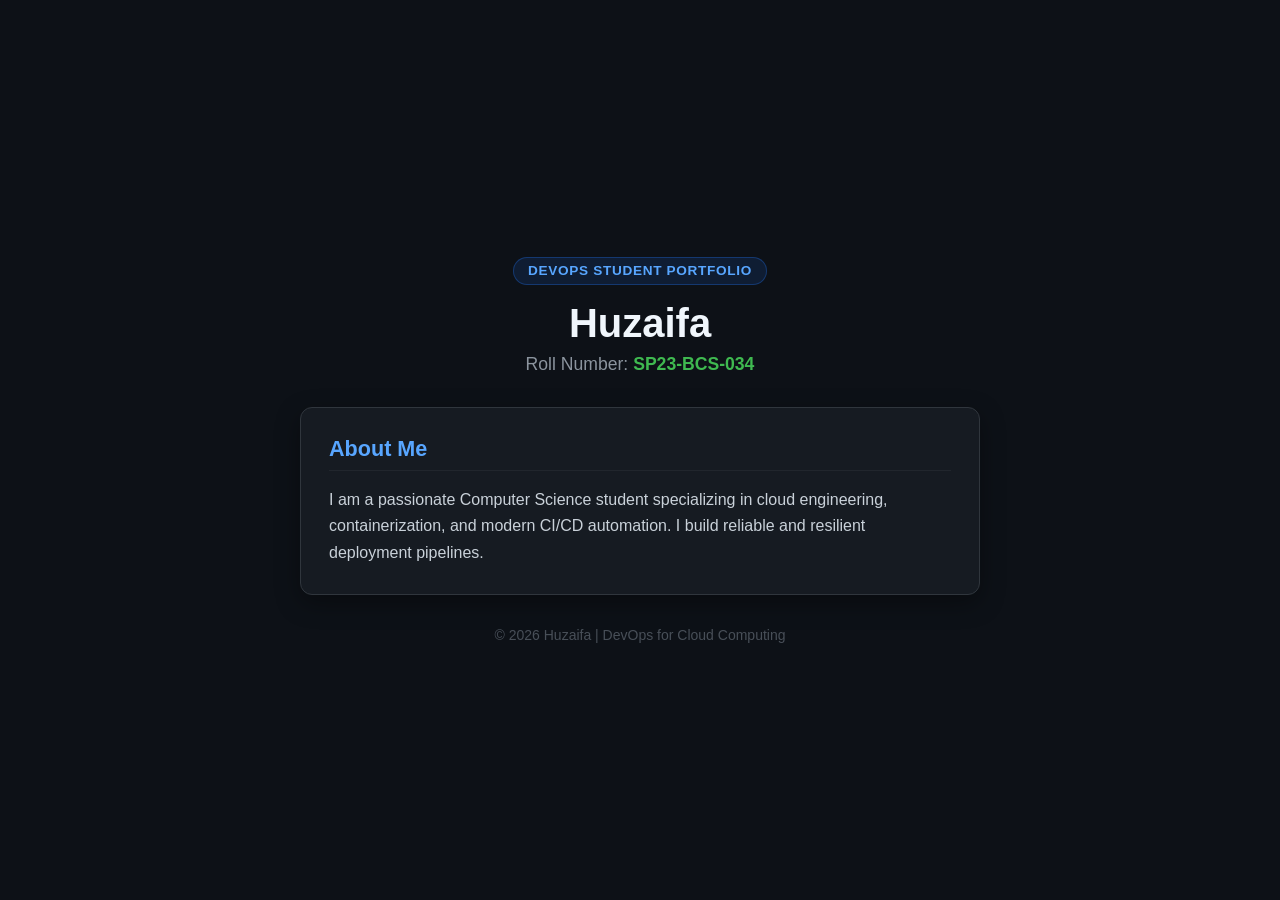
==== index.html @ eff1ab20 "feat(web): add portfolio web page and stylesheet" ====
<!DOCTYPE html>
<html lang="en">
<head>
  <meta charset="UTF-8">
  <meta name="viewport" content="width=device-width, initial-scale=1.0">
  <title>Huzaifa | DevOps Portfolio - SP23-BCS-034</title>
  <link rel="stylesheet" href="style.css">
</head>
<body>
  <div class="container">
    <header class="header">
      <div class="badge">DevOps Student Portfolio</div>
      <h1>Huzaifa</h1>
      <p class="roll-number">Roll Number: <span>SP23-BCS-034</span></p>
    </header>

    <main>
      <section class="card about-card">
        <h2>About Me</h2>
        <p>
          I am a passionate Computer Science student specializing in cloud engineering, containerization, and modern CI/CD automation. I build reliable and resilient deployment pipelines.
        </p>
      </section>
    </main>

    <footer>
      <p>&copy; 2026 Huzaifa | DevOps for Cloud Computing</p>
    </footer>
  </div>
</body>
</html>
---- style.css ----
* {
  margin: 0;
  padding: 0;
  box-sizing: border-box;
  font-family: -apple-system, BlinkMacSystemFont, "Segoe UI", Roboto, Helvetica, Arial, sans-serif;
}

body {
  background-color: #0d1117;
  color: #c9d1d9;
  min-height: 100vh;
  display: flex;
  justify-content: center;
  align-items: center;
  padding: 2rem 1rem;
}

.container {
  max-width: 680px;
  width: 100%;
}

.header {
  text-align: center;
  margin-bottom: 2rem;
}

.badge {
  display: inline-block;
  background: #1f6feb22;
  color: #58a6ff;
  border: 1px solid #1f6feb55;
  padding: 0.35rem 0.85rem;
  border-radius: 999px;
  font-size: 0.85rem;
  font-weight: 600;
  margin-bottom: 1rem;
  text-transform: uppercase;
  letter-spacing: 0.05em;
}

h1 {
  font-size: 2.5rem;
  color: #f0f6fc;
  margin-bottom: 0.5rem;
  font-weight: 700;
}

.roll-number {
  font-size: 1.1rem;
  color: #8b949e;
}

.roll-number span {
  color: #3fb950;
  font-weight: 600;
}

.card {
  background: #161b22;
  border: 1px solid #30363d;
  border-radius: 12px;
  padding: 1.75rem;
  margin-bottom: 1.5rem;
  box-shadow: 0 8px 24px rgba(0, 0, 0, 0.35);
  transition: transform 0.2s ease, border-color 0.2s ease;
}

.card:hover {
  transform: translateY(-2px);
  border-color: #58a6ff;
}

.card h2 {
  font-size: 1.35rem;
  color: #58a6ff;
  margin-bottom: 1rem;
  border-bottom: 1px solid #21262d;
  padding-bottom: 0.5rem;
}

.card p {
  line-height: 1.65;
  color: #c9d1d9;
}

.labs-grid {
  display: grid;
  grid-template-columns: repeat(auto-fit, minmax(240px, 1fr));
  gap: 1rem;
  margin-top: 1rem;
}

.lab-item {
  background: #0d1117;
  border: 1px solid #30363d;
  border-radius: 8px;
  padding: 1rem;
}

.lab-item h3 {
  color: #f0f6fc;
  font-size: 1.05rem;
  margin-bottom: 0.4rem;
}

.lab-item p {
  font-size: 0.9rem;
  color: #8b949e;
  line-height: 1.45;
}

footer {
  text-align: center;
  color: #484f58;
  font-size: 0.875rem;
  margin-top: 2rem;
}
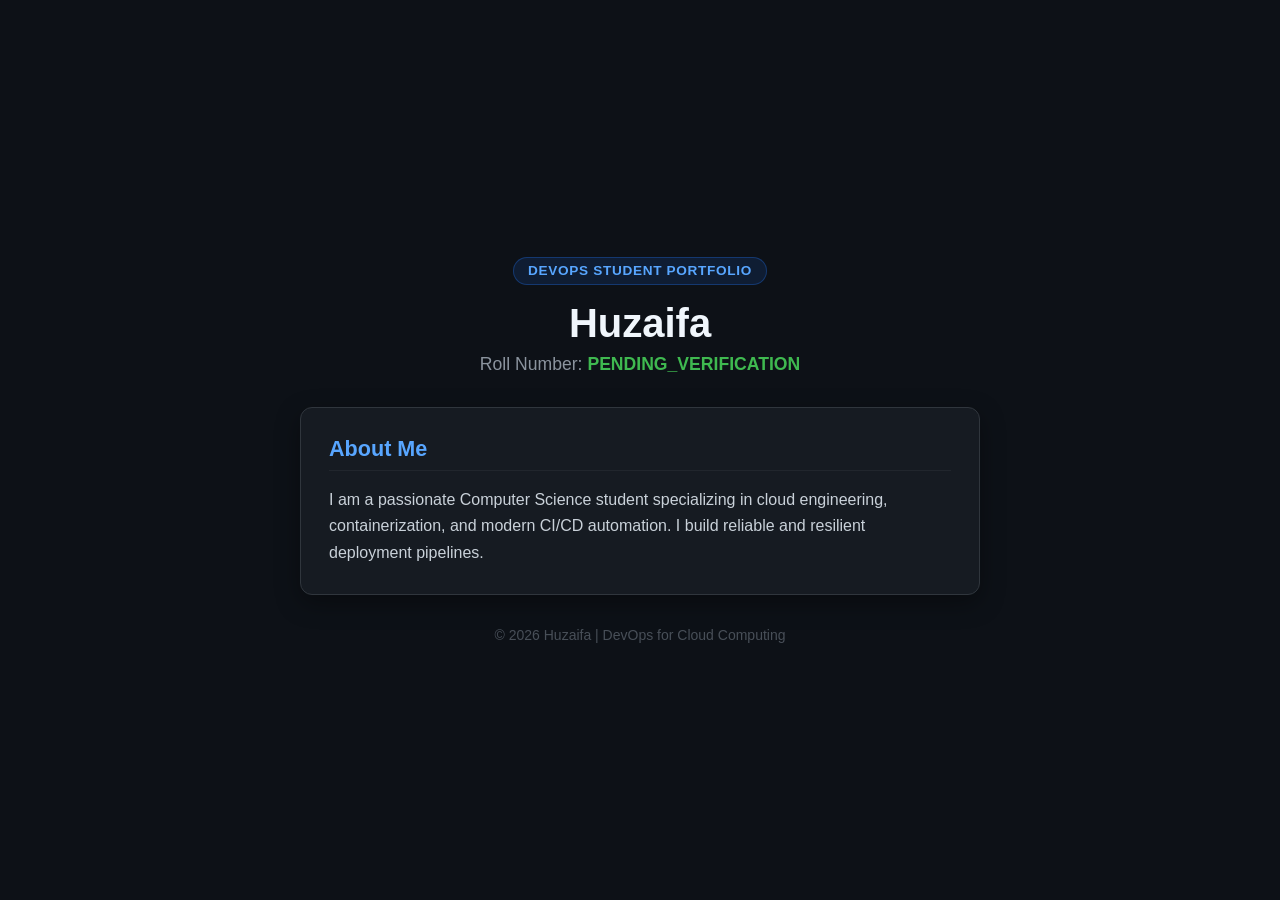
==== commit 3f1ba355: "test: introduce unverified placeholder to test CI validation gate" ====
--- a/index.html
+++ b/index.html
@@ -11,7 +11,7 @@
     <header class="header">
       <div class="badge">DevOps Student Portfolio</div>
       <h1>Huzaifa</h1>
-      <p class="roll-number">Roll Number: <span>SP23-BCS-034</span></p>
+      <p class="roll-number">Roll Number: <span>PENDING_VERIFICATION</span></p>
     </header>
 
     <main>
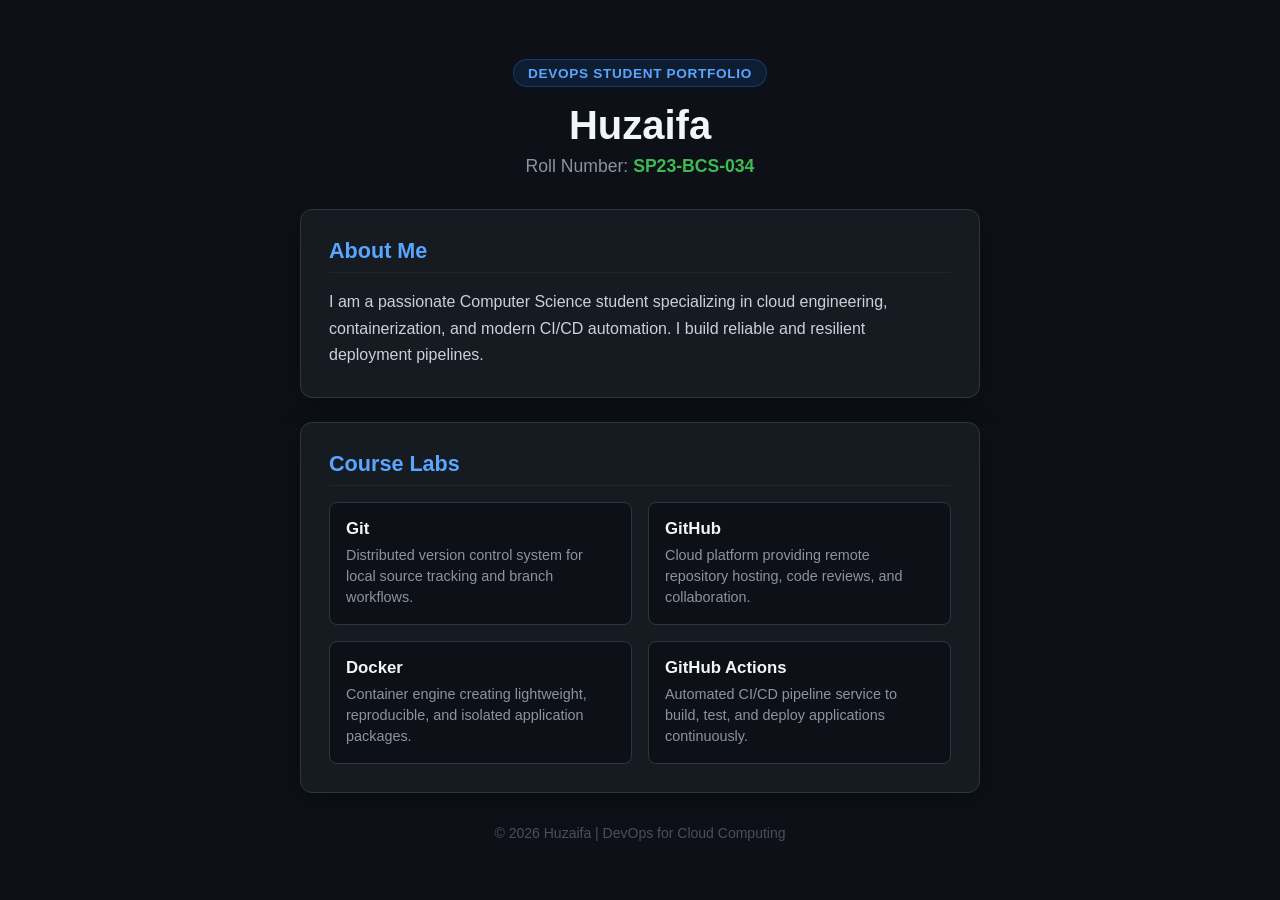
==== commit 8874f129: "feat(portfolio): add course labs section and restore verified student roll number" ====
--- a/index.html
+++ b/index.html
@@ -11,7 +11,7 @@
     <header class="header">
       <div class="badge">DevOps Student Portfolio</div>
       <h1>Huzaifa</h1>
-      <p class="roll-number">Roll Number: <span>PENDING_VERIFICATION</span></p>
+      <p class="roll-number">Roll Number: <span>SP23-BCS-034</span></p>
     </header>
 
     <main>
@@ -21,6 +21,28 @@
           I am a passionate Computer Science student specializing in cloud engineering, containerization, and modern CI/CD automation. I build reliable and resilient deployment pipelines.
         </p>
       </section>
+
+      <section class="card labs-card">
+        <h2>Course Labs</h2>
+        <div class="labs-grid">
+          <div class="lab-item">
+            <h3>Git</h3>
+            <p>Distributed version control system for local source tracking and branch workflows.</p>
+          </div>
+          <div class="lab-item">
+            <h3>GitHub</h3>
+            <p>Cloud platform providing remote repository hosting, code reviews, and collaboration.</p>
+          </div>
+          <div class="lab-item">
+            <h3>Docker</h3>
+            <p>Container engine creating lightweight, reproducible, and isolated application packages.</p>
+          </div>
+          <div class="lab-item">
+            <h3>GitHub Actions</h3>
+            <p>Automated CI/CD pipeline service to build, test, and deploy applications continuously.</p>
+          </div>
+        </div>
+      </section>
     </main>
 
     <footer>
